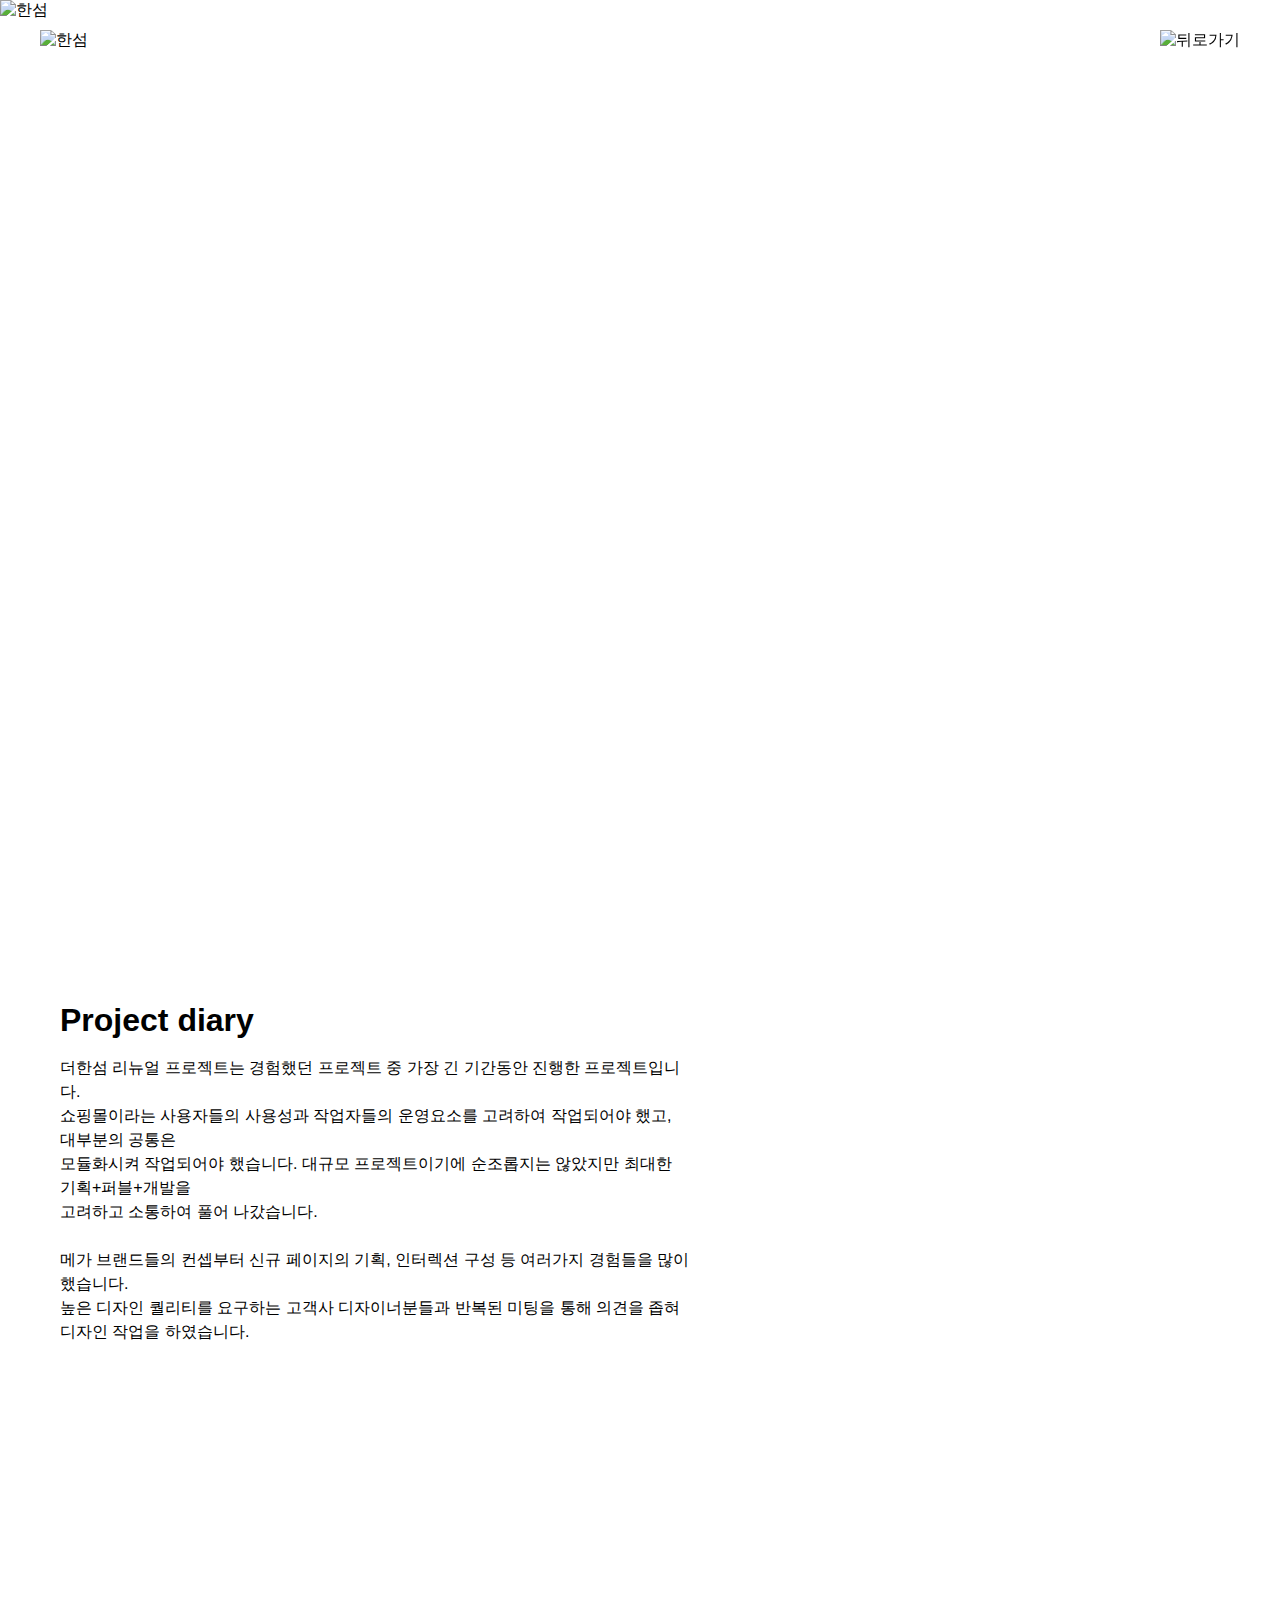
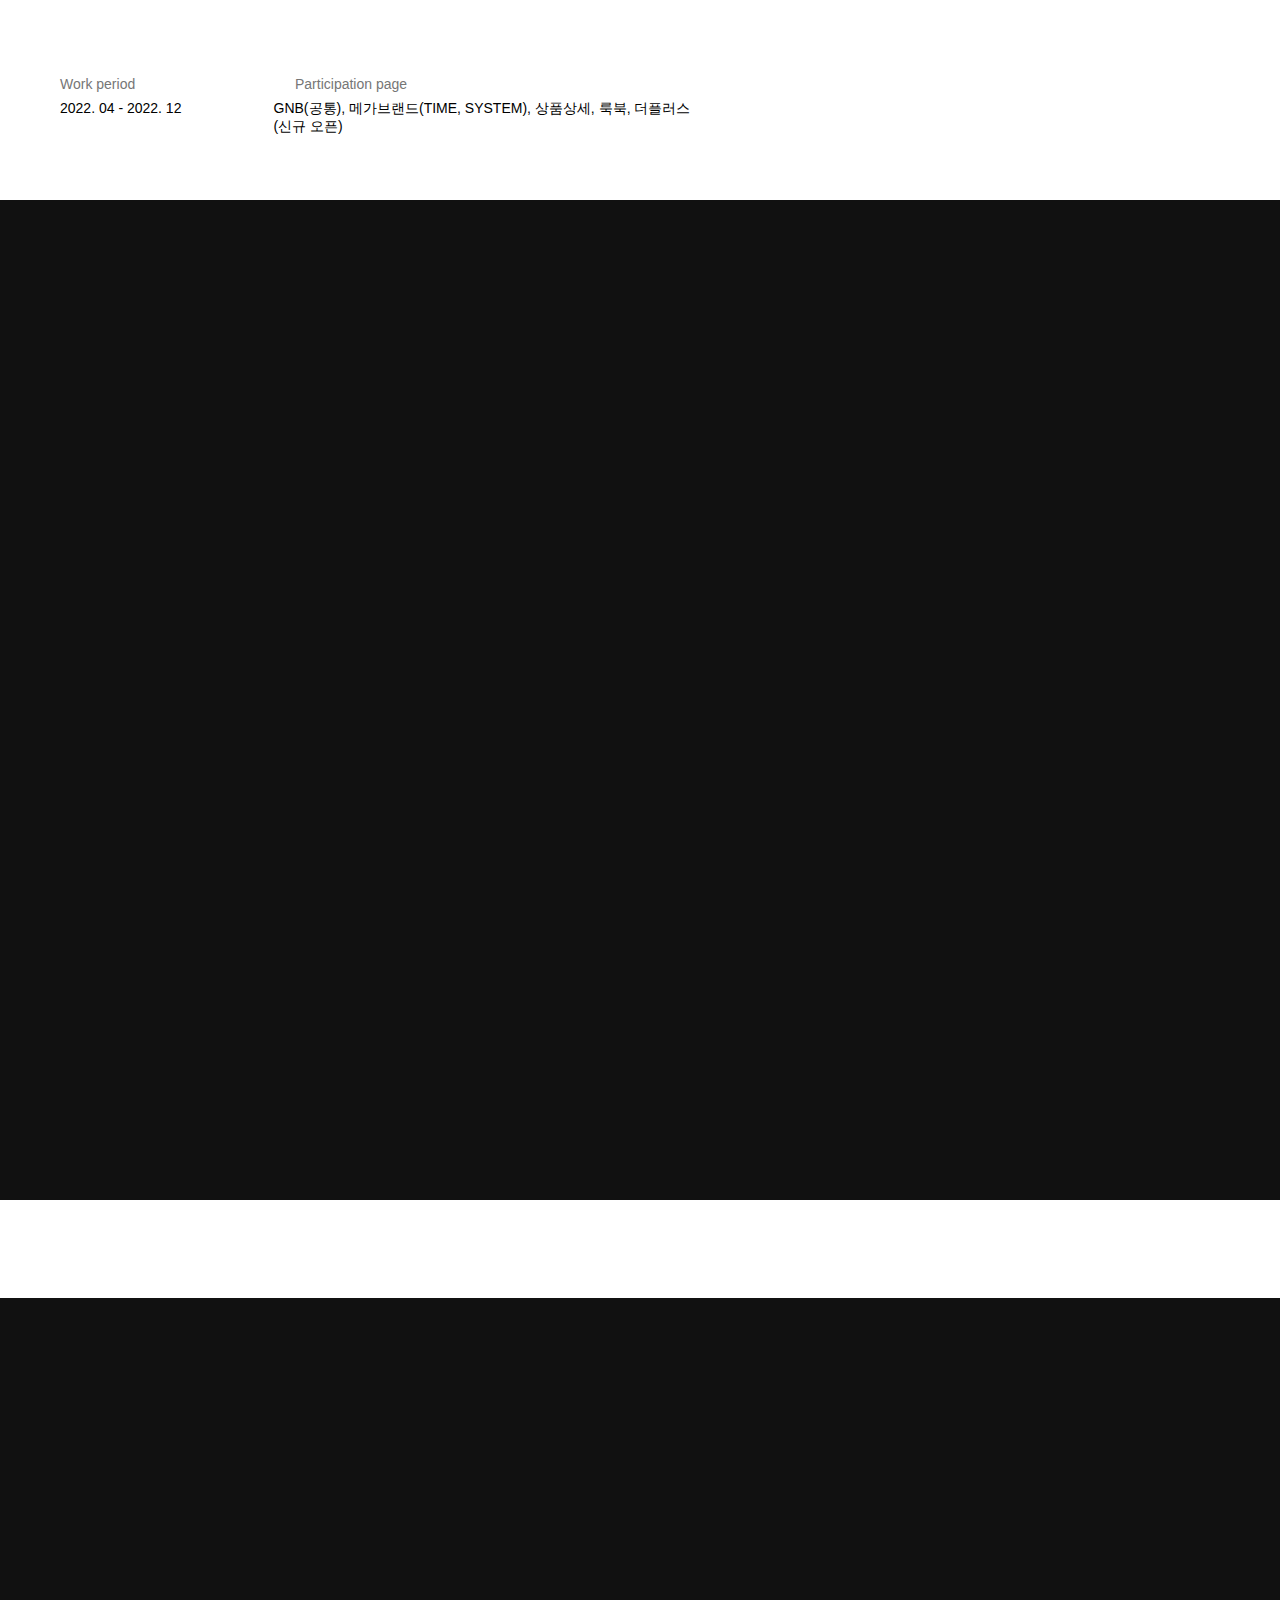
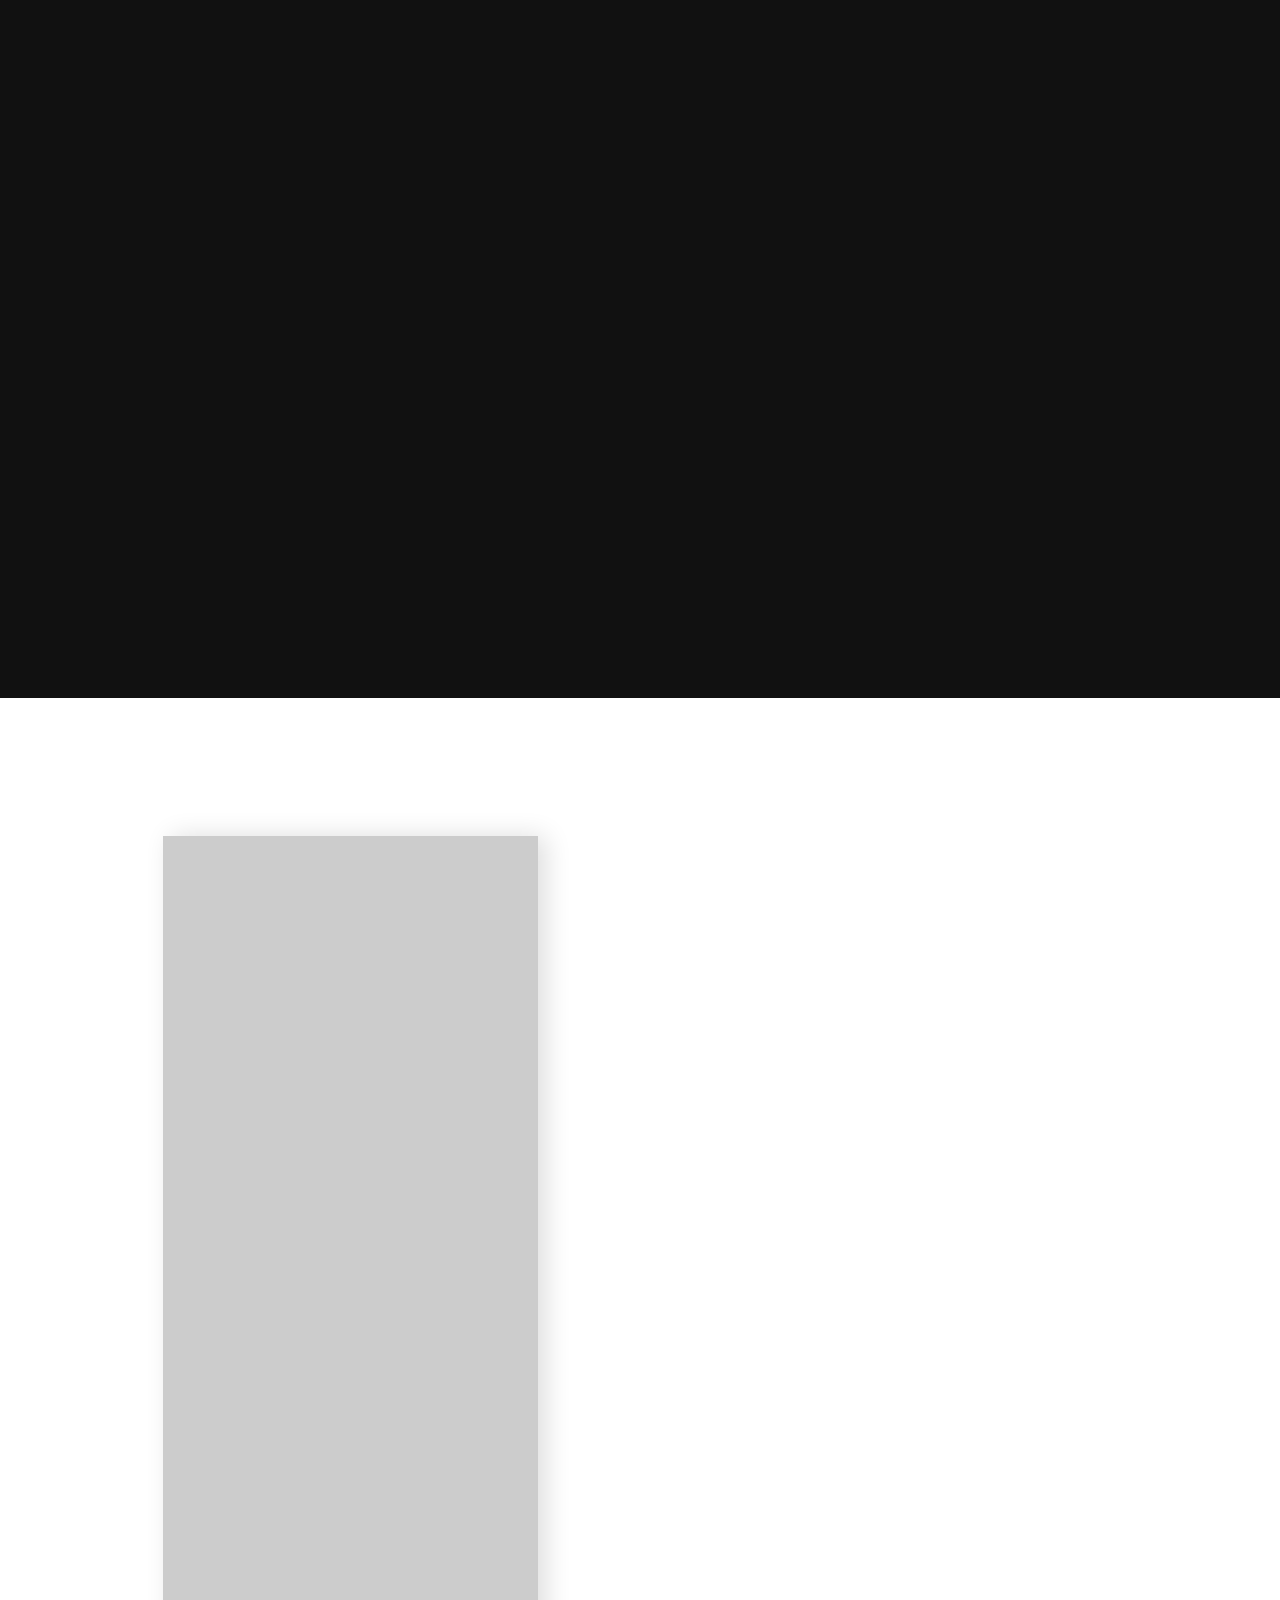
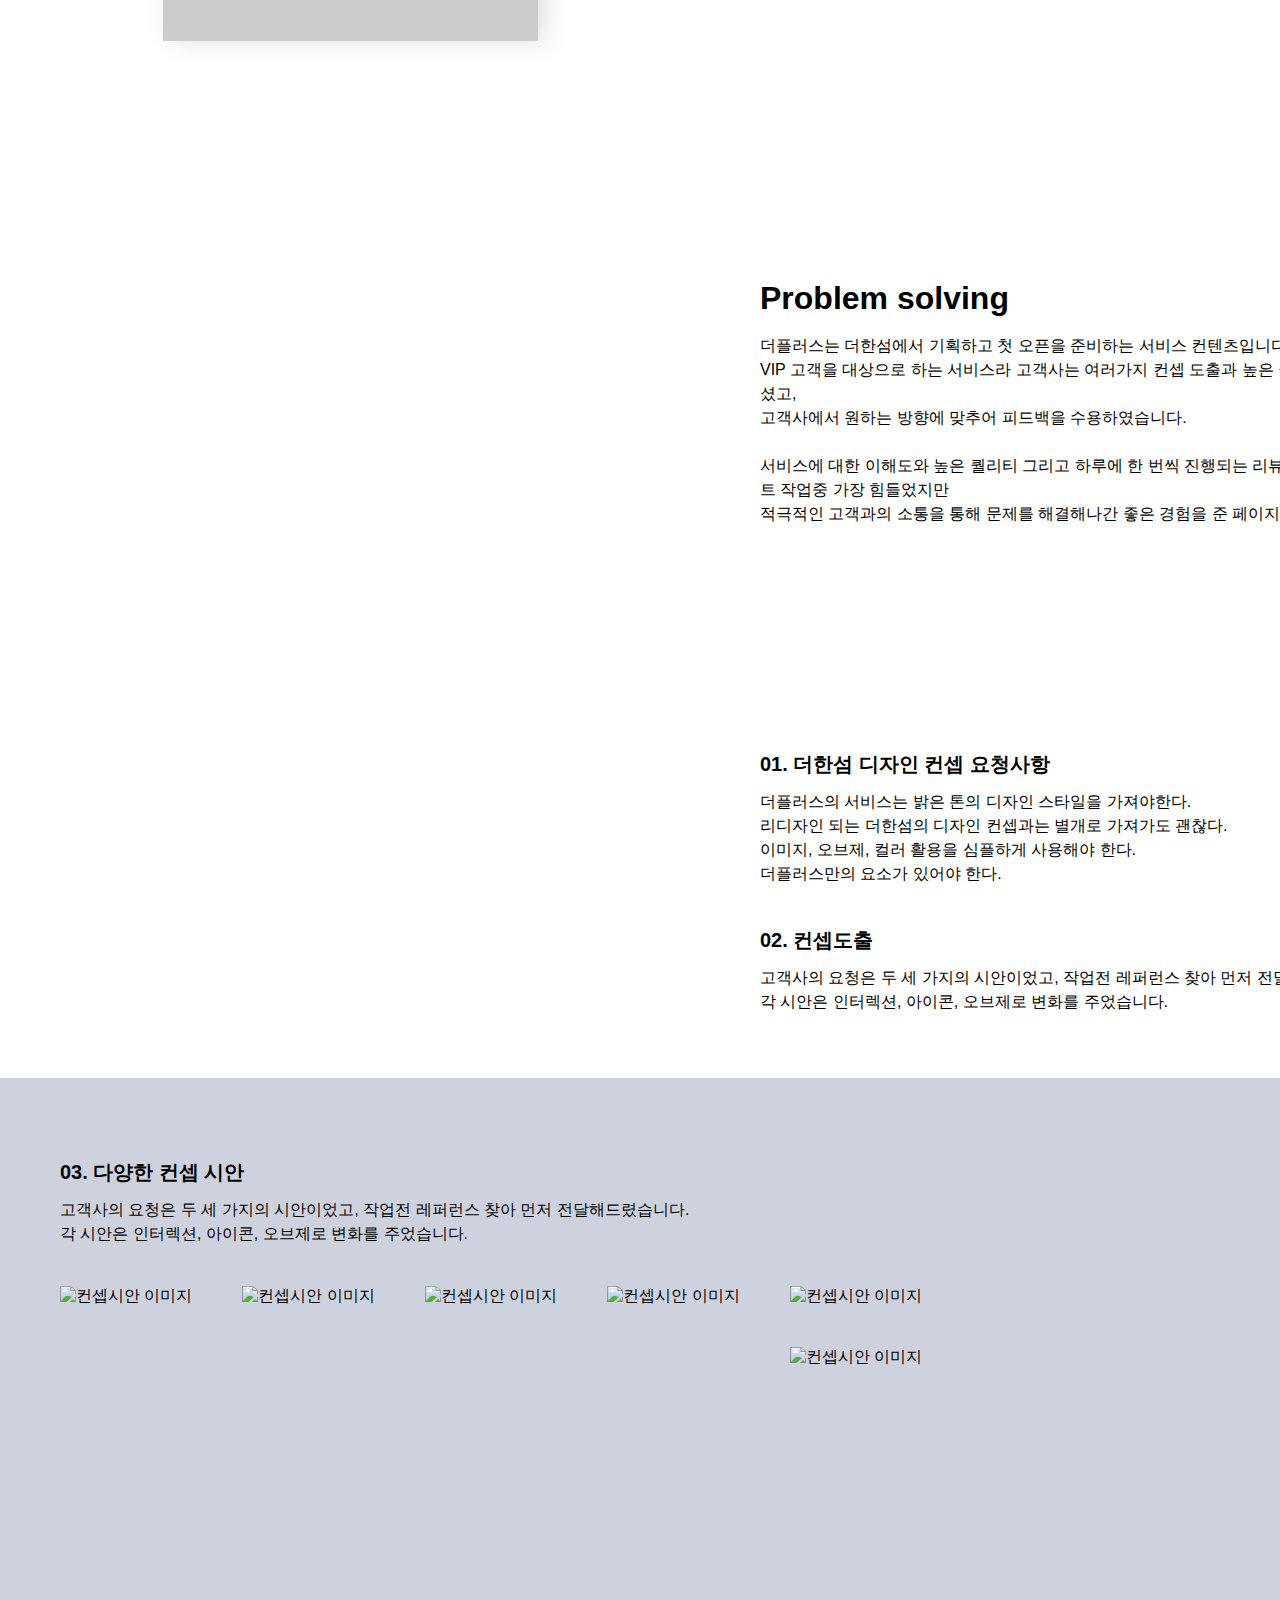
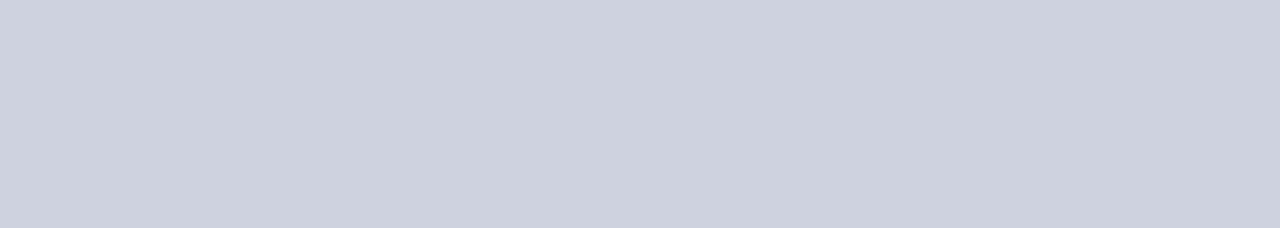
==== sub/project01.html @ a579ecc0 "Add files via upload" ====
<!doctype html>
<html lang="ko">
	<head>
		<meta charset="UTF-8">
		<meta http-equiv="X-UA-Compatible" content="IE=edge">
		<meta name="viewport" content="width=device-width,initial-scale=1.0,minimum-scale=1.0,maximum-scale=1.0,user-scalable=no">
		<meta name="format-detection" content="telephone=no">
		<meta name="Author" content="">
		<meta name="Keywords" content="">
		<meta name="Description" content="">
		<title>디자이너 이영우 포트폴리오</title>
		<meta property="og:image" content="../favicon/og-image.png" />
		<meta property="og:title" content="">
		<meta property="og:description" content="">
		<link rel="apple-touch-icon" sizes="180x180" href="../favicon/apple-touch-icon.png">
		<link rel="icon" type="image/png" sizes="32x32" href="../favicon//favicon-32x32.png">
		<link rel="icon" type="image/png" sizes="16x16" href="../favicon//favicon-16x16.png">
		<link rel="stylesheet" href="../css/common.css?v=1910">
		<link rel="stylesheet" href="../css/layout.css?v=1910">
		<link rel="stylesheet" href="../css/swiper.css?v=1910">
		<script src="../js/jquery-1.12.4.min.js"></script>
		<script src="../js/swiper.js"></script>
		<script src="../js/layout.js"></script>
	</head>
	<body>
		<div id="wrap">
			<section class="intro">
				<div class="logo"><img src="../images/sub/pj1_logo.png" alt="한섬"></div>
				<img src="../images/sub/pj1_intro.jpg" alt="한섬">
			</section>
			<section class="infoContent">
				<div class="info_wrap">
					<div class="left_area">
						<div class="textBox">
							<h2 class="title">Project diary</h2>
							<p class="text"> 
								더한섬 리뉴얼 프로젝트는 경험했던 프로젝트 중 가장 긴 기간동안 진행한 프로젝트입니다. <br>
								쇼핑몰이라는 사용자들의 사용성과 작업자들의 운영요소를 고려하여 작업되어야 했고, 대부분의 공통은 <br>
								모듈화시켜 작업되어야 했습니다. 대규모 프로젝트이기에 순조롭지는 않았지만 최대한 기획+퍼블+개발을<br>
								고려하고 소통하여 풀어 나갔습니다. <br><br>
								메가 브랜드들의 컨셉부터 신규 페이지의 기획, 인터렉션 구성 등 여러가지 경험들을 많이 했습니다. <br>
								높은 디자인 퀄리티를 요구하는 고객사 디자이너분들과 반복된 미팅을 통해 의견을 좁혀 디자인 작업을 하였습니다.
							</p>
						</div>
						<div class="foot_info">
							<dl class="c_01">
								<dt>Work period</dt>
								<dd>Participation page</dd>
							</dl>
							<dl>
								<dt>2022. 04 - 2022. 12</dt>
								<dd>GNB(공통), 메가브랜드(TIME, SYSTEM), 상품상세, 룩북, 더플러스(신규 오픈)</dd>
							</dl>
						</div>
					</div>
					<div class="right_area" style="background-image: url(../images/sub/project_visual01.jpg);"></div>
				</div>
			</section>
			<section class="listConetent">
				<div id="here" class="listWrap pc">
					<ul>
						<li>
							<div class="box"><img src="../images/sub/Pj1_PCImg01.jpg" alt="프로젝트 모바일이미지 1"></div>
							<div class="box"><img src="../images/sub/Pj1_PCImg02.jpg" alt="프로젝트 모바일이미지 2"></div>
							<div class="box"><img src="../images/sub/Pj1_PCImg03.jpg" alt="프로젝트 모바일이미지 3"></div>
						</li>
						<li>
							<div class="box"><img src="../images/sub/Pj1_PCImg04.jpg" alt="프로젝트 모바일이미지 4"></div>
							<div class="box"><img src="../images/sub/Pj1_PCImg05.jpg" alt="프로젝트 모바일이미지 5"></div>
							<div class="box"><img src="../images/sub/Pj1_PCImg06.jpg" alt="프로젝트 모바일이미지 6"></div>
						</li>
						<li>
							<div class="box"><img src="../images/sub/Pj1_PCImg07.jpg" alt="프로젝트 모바일이미지 7"></div>
							<div class="box"><img src="../images/sub/Pj1_PCImg08.jpg" alt="프로젝트 모바일이미지 8"></div>
							<div class="box"><img src="../images/sub/Pj1_PCImg09.jpg" alt="프로젝트 모바일이미지 9"></div>
						</li>
						<li>
							<div class="box"><img src="../images/sub/Pj1_PCImg10.jpg" alt="프로젝트 모바일이미지 10"></div>
							<div class="box"><img src="../images/sub/Pj1_PCImg11.jpg" alt="프로젝트 모바일이미지 11"></div>
							<div class="box"><img src="../images/sub/Pj1_PCImg12.jpg" alt="프로젝트 모바일이미지 12"></div>
						</li>
					</ul>
				</div>
			</section>
			<section class="projectMain">
				<div class="inner">
					<div class="imb_box"><img src="../images/sub/project1_full_img01.png" alt=""></div>
				</div>
			</section>
			<section class="listConetent">
				<div class="listWrap mobile">
					<ul>
						<li>
							<div class="box"><img src="../images/sub/Pj1_Img_m01.jpg" alt="프로젝트 모바일이미지 1"></div>
							<div class="box"><img src="../images/sub/Pj1_Img_m02.jpg" alt="프로젝트 모바일이미지 2"></div>
							<div class="box"><img src="../images/sub/Pj1_Img_m03.jpg" alt="프로젝트 모바일이미지 3"></div>
						</li>
						<li>
							<div class="box"><img src="../images/sub/Pj1_Img_m04.jpg" alt="프로젝트 모바일이미지 3"></div>
							<div class="box"><img src="../images/sub/Pj1_Img_m05.jpg" alt="프로젝트 모바일이미지 1"></div>
							<div class="box"><img src="../images/sub/Pj1_Img_m06.jpg" alt="프로젝트 모바일이미지 2"></div>
						</li>
						<li>
							<div class="box"><img src="../images/sub/Pj1_Img_m07.jpg" alt="프로젝트 모바일이미지 1"></div>
							<div class="box"><img src="../images/sub/Pj1_Img_m08.jpg" alt="프로젝트 모바일이미지 2"></div>
							<div class="box"><img src="../images/sub/Pj1_Img_m09.jpg" alt="프로젝트 모바일이미지 2"></div>
						</li>
						<li>
							<div class="box"><img src="../images/sub/Pj1_Img_m10.jpg" alt="프로젝트 모바일이미지 1"></div>
							<div class="box"><img src="../images/sub/Pj1_Img_m11.jpg" alt="프로젝트 모바일이미지 1"></div>
							<div class="box"><img src="../images/sub/Pj1_Img_m12.jpg" alt="프로젝트 모바일이미지 1"></div>
						</li>
						<li>
							<div class="box"><img src="../images/sub/Pj1_Img_m13.jpg" alt="프로젝트 모바일이미지 1"></div>
							<div class="box"><img src="../images/sub/Pj1_Img_m14.jpg" alt="프로젝트 모바일이미지 1"></div>
							<div class="box"><img src="../images/sub/Pj1_Img_m15.jpg" alt="프로젝트 모바일이미지 1"></div>
						</li>
						<li>
							<div class="box"><img src="../images/sub/Pj1_Img_m16.jpg" alt="프로젝트 모바일이미지 1"></div>
							<div class="box"><img src="../images/sub/Pj1_Img_m17.jpg" alt="프로젝트 모바일이미지 1"></div>
							<div class="box"><img src="../images/sub/Pj1_Img_m18.jpg" alt="프로젝트 모바일이미지 1"></div>
						</li>
					</ul>
				</div>
			</section>
			<section class="infoContent Hauto">
				<div class="info_wrap">
					<div class="left_area">
						<div class="slide_area">
							<div class="swiper-container">
								<div class="swiper-wrapper">
								<style>
								
								</style>
									<div class="swiper-slide" style="background-image: url(../images/sub/pj1_SDimg01.png);"></div>
									<div class="swiper-slide" style="background-image: url(../images/sub/pj1_SDimg02.png);"></div>
									<div class="swiper-slide" style="background-image: url(../images/sub/pj1_SDimg03.png);"></div>
									<div class="swiper-slide" style="background-image: url(../images/sub/pj1_SDimg01.png);"></div>
									</a>
								</div>
							</div><!-- swiper-container -->
						</div>
					</div>
					<div class="right_area" style="background-image: url(../images/sub/project_visual01_2.jpg);">
						
					</div>
				</div>
			</section>
			<section class="infoContent ">
				<div class="info_wrap">
					<div class="left_area" style="background-image: url(../images/sub/project_visual01_3.jpg);"></div>
					<div class="right_area" >
						<div class="textBox">
							<h2 class="title">Problem solving</h2>
							<p class="text">
								더플러스는 더한섬에서 기획하고 첫 오픈을 준비하는 서비스 컨텐츠입니다.<br>
								VIP 고객을 대상으로 하는 서비스라 고객사는 여러가지 컨셉 도출과 높은 퀄리티를 원하셨고,<br>
								고객사에서 원하는 방향에 맞추어 피드백을 수용하였습니다.<br><br>
								서비스에 대한 이해도와 높은 퀄리티 그리고 하루에 한 번씩 진행되는 리뷰가 있어 프로젝트 작업중 가장 힘들었지만<br>
								적극적인 고객과의 소통을 통해 문제를 해결해나간 좋은 경험을 준 페이지입니다.
							</p>
						</div>
						<div class="foot_info">
							<div class="textBox">
								<h3 class="sub_tit">01. 더한섬 디자인 컨셉 요청사항</h3>
								<p class="text">
									더플러스의 서비스는 밝은 톤의 디자인 스타일을 가져야한다.<br>
									리디자인 되는 더한섬의 디자인 컨셉과는 별개로 가져가도 괜찮다.<br>
									이미지, 오브제, 컬러 활용을 심플하게 사용해야 한다.<br>
									더플러스만의 요소가 있어야 한다.
								</p>
								<h3 class="sub_tit">02. 컨셉도출</h3>
								<p class="text">
									고객사의 요청은 두 세 가지의 시안이었고, 작업전 레퍼런스 찾아 먼저 전달해드렸습니다.<br>
									각 시안은 인터렉션, 아이콘, 오브제로 변화를 주었습니다.
								</p>
							</div>
						</div>
					</div>
				</div>
			</section>
			<section class="infoContent typeFull" style="background-color: #CED2DF;">
				<div class="info_wrap">
					<div class="full_area">
						<div class="textBox">
							<h3 class="sub_tit">03. 다양한 컨셉 시안</h3>
							<p class="text">
								고객사의 요청은 두 세 가지의 시안이었고, 작업전 레퍼런스 찾아 먼저 전달해드렸습니다. <br>
								각 시안은 인터렉션, 아이콘, 오브제로 변화를 주었습니다.
							</p>
						</div>
						<ul class="img_list">
							<li><img src="../images/sub/Pj1_list01.jpg" alt="컨셉시안 이미지"></li>
							<li><img src="../images/sub/Pj1_list02.jpg" alt="컨셉시안 이미지"></li>
							<li><img src="../images/sub/Pj1_list03.jpg" alt="컨셉시안 이미지"></li>
							<li><img src="../images/sub/Pj1_list04.jpg" alt="컨셉시안 이미지"></li>
							<li>
								<img src="../images/sub/Pj1_list05.jpg" alt="컨셉시안 이미지">
								<img src="../images/sub/Pj1_list06.jpg" alt="컨셉시안 이미지">
							</li>
						</ul>
					</div>
				</div><!-- info_wrap -->
			</section>
			<div class="btnClose">
				<a href="../" class="btn"><img src="../images/sub/btn_close.png" alt="뒤로가기"></a>
			</div>
		<div><!-- wrap -->
		<script>
			var swiperVisual = new Swiper('.swiper-container', {
		
					spaceBetween: 40,
					slidesPerGroup:1,
					direction: "vertical",
						spaceBetween: 0,
					//touchRatio: 20,
					speed:1800,
					loop: true, 
					autoplay:{
					 delay:3000,
					},
					navigation: {
					nextEl: '.swiper-button-next',
					prevEl: '.swiper-button-prev',
				  },
					keyboard: {
					enabled: true,
				  },
				});
				
				let $window = $(window),
				$scrollcontent = $('.pc');
				$scrollcontent2 = $('.mobile');
				$window.on('scroll', function(event) {
					$scrollcontent.each(function(){
						var scrollTop = $window.scrollTop(),  //지금 스크롤바 상단좌표
							scrollBottom = scrollTop + $window.height(),  //지금 스크롤바 하단좌표
							contentOffset = $(this).offset();   //컨텐츠 오프셋값
						if(scrollBottom > contentOffset.top) {  //컨텐츠 오프셋값보다 스크롤바가 아래에 있으면
							$('.pc').addClass('on');
						}else{
							//이벤트 삭제 코드
						};
					});
				});
				$window.on('scroll', function(event) {
					$scrollcontent2.each(function(){
						var scrollTop = $window.scrollTop(),  //지금 스크롤바 상단좌표
							scrollBottom = scrollTop + $window.height(),  //지금 스크롤바 하단좌표
							contentOffset = $(this).offset();   //컨텐츠 오프셋값
						if(scrollBottom > contentOffset.top) {  //컨텐츠 오프셋값보다 스크롤바가 아래에 있으면
							$('.mobile').addClass('on');
						}else{
							//이벤트 삭제 코드
						};
					});
				});

		  </script>
	</body>
</html>
---- css/common.css ----
*{margin:0; padding:0;}
*, *:before, *:after{-webkit-box-sizing:border-box; -moz-box-sizing:border-box; box-sizing:border-box;}
h1, h2, h3{font-size: 100%;}
div{box-sizing: border-box;}
html{height: 100%;-webkit-text-size-adjust:100%;-webkit-overflow-scrolling:touch;}
body{font-family:'Pretendard', sans-serif; font-size: 14px; color:#000;margin: 0; height: 100%; -webkit-overflow-scrolling: touch;l etter-spacing: 0px;}
dl,ul,ol,menu,li {list-style:none;}
img,hr{border:none;}
img{height: auto;vertical-align: middle}
a{vertical-align:top; color:#000;}
a:link, a:visited, a:hover, a:active, a:focus{color: inherit;text-decoration: none}
table{width:100%;border-collapse:collapse;border-spacing:0; table-layout:fixed;}
th,td,input,select,textarea,button{font-family: 'Pretendard', sans-serif; font-weight:400; font-size:12px; color:#000;}
caption{position: relative; overflow: hidden; width: 0px; height: 0px; font-size: 0; line-height: 0;}
legend{position:absolute; height:0; font-size:0; line-height:0; overflow:hidden; text-indent:-9999px;}
address,cite,em,i{font-style:normal;}
fieldset,iframe{border:0;}
header, nav, section, aside, footer, figure{display: block}
article,aside,bdi,details,dialog,figcaption,figure,footer,header,main,mark,menuit.em,meter,nav,progress,rp,rt,ruby,section,summary,time,wbr,
body,p,div,ul,li,dl,dt,dd,ol,fieldset,textarea,input,select,table,th,td,address,cite,h1,h2,h3,h4,h5,h6,strong,b,label,pre {font-size:inherit; color:inherit; letter-spacing: 0px;}
strong,h1,h2,h3,h4,h5,h6,th,b,dt {font-weight: 600;}
input,select{vertical-align:top; outline:none;}
input[type=text],
input[type=number],
input[type=email],
input[type=tel],
input[type=date],
input[type=password]{display: inline-block;width: 100%;border-width: 0; border-bottom: 1px solid #ecedef; font-weight: 400;background-color: inherit;height: 44px;font-size: 16px; color: #000; box-sizing: border-box; font-family: 'Pretendard', sans-serif; }
input[type=file],input[type=image],input[type=reset],input[type=button],input[type=submit] {cursor:pointer;}
input[type="text"]:disabled , select:disabled{color: #007abf;font-weight: 500;}
.disabled input[type="text"]:disabled{border-bottom: none;color: #495365;opacity: 0.6;}

::placeholder{color: #ccc;}
select{display:inline-block; width:100%; font-size: 14px; padding:0 0 0 10px; box-sizing:border-box; background:#fff; cursor:pointer; font-family: 'Pretendard', sans-serif; border-radius:0;appearance:none;-webkit-appearance:none; -moz-appearance:none; -o-appearance:none;}
select::-ms-expand { display: none; }
textarea	{display:inline-block; width:100%; padding:10px; border:1px solid #ddd; background:#fff; box-sizing:border-box; resize: none; color: #000; font-family:inherit;}
address,cite,em,i{font-style:normal;}
iframe{border:none; width:100%;}
fieldset{border:0;}
label{cursor:pointer;}
figure {margin:0;padding:0;}
button {border:0; outline: 0;background:transparent; cursor:pointer; font-family: inherit; font-size: inherit; color: inherit}
sup,sub	{line-height:1;}

.btn{display: inline-block; background-color: transparent; border: none;text-align: center;margin: 0;vertical-align: middle;text-decoration: none;overflow: visible;zoom: 1;white-space: nowrap;word-wrap: normal;word-break: normal;cursor: pointer;}
.blind{display: block; overflow: hidden; position: absolute !important; top: -1000em !important; left: 0 !important;}
.align_r{text-align: right;}
.align_l{text-align: left !important;}
.align_c{text-align: center !important;}
.wrap{position: relative;}
.clearfix:after{content:''; display:block; clear:both;}
.clearfix{zoom:1}
.fl_l {float:left;}
.fl_r {float:right;}
---- css/layout.css ----
i{display: inline-block;vertical-align: middle;}

#wrap{min-width: 1400px;height: 100%;}
#header{position: fixed;width: 100%;top: 0;left: 0;min-width: 1400px;z-index: 10;}
#header .inner{height: 100px;display: flex;     justify-content: space-between; align-items: center;padding: 0 60px;}
#header .inner .side_info{font-size: 0;}
#header .inner .side_info li{font-size: 14px;display: inline-block;color: #fff;margin-left: 24px;}
#header .inner .side_info li .btn{background-color: #FFB743;color: #000;font-weight: 500;height: 34px;line-height: 34px;padding: 0 16px;-webkit-border-radius: 54px;
-moz-border-radius: 54px;
border-radius: 54px;}

#header .inner .side_info li .icon{display: inline-block;width: 20px;height: 20px;background-position: 50%;background-repeat: no-repeat;margin-top: -1px;margin-right: 8px;}
#header .inner .side_info li .icon.i01{background-image: url(../images/common/gnb_icon_mail.png);}
#header .inner .side_info li .icon.i02{background-image: url(../images/common/gnb_cion_phone.png);}

.main_content{background-color: #000;padding: 0 60px;overflow: hidden; position: relative;padding-top: 160px; padding-bottom: 20px;}
.main_content .fp-tableCell{margin-right: -60px;}
.main_content .fp-tableCell .inner{}
.main_content .title{font-weight: 700;-webkit-transition: 0.3s;-moz-transition: 0.3s;-ms-transition: 0.3s;-o-transition: 0.3s;transition: 0.3s;font-size: 78px; color: #fff;line-height: 1.06;}
.main_content .title i{display: inline-block;font-size: 0;width: 92px;height: 82px;margin-top: -30px;-webkit-background-size: contain;background-size: contain;background-repeat: no-repeat;}
.main_content .title span{display: inline-block;}
.main_content{}
.slideWrap .swiper-slide{padding-bottom: 26.5%;position: relative;}
.slideWrap .swiper-slide .imgBox{height: 100%;width: 100%;position: absolute;top: 0;left: 0;}
.slideWrap .imgBox{position: relative; display: block; background-repeat: no-repeat; -webkit-background-size: contain;background-position: center 0;background-size: cover;-webkit-transition: all 0.4s;-moz-transition: all 0.4s;-ms-transition: all 0.4s;-o-transition: all 0.4s;transition: all 0.4s;}
.slideWrap .imgBox .over_box{opacity: 0;position: absolute;left: 0;top: 0;padding: 0 12px; height: 100%; width: 100%;color: #fff; line-height: 1.2;display: flex;  align-items: center; flex-direction: column; justify-content: center;-webkit-transition: all 0.4s;-moz-transition: all 0.4s;-ms-transition: all 0.4s;-o-transition: all 0.4s;transition: all 0.4s;}
.slideWrap .imgBox .over_box .title_box{display: block;width: 100%;text-align: center;margin:  12px 0 2px;} 
.slideWrap .imgBox .over_box .title_box img{max-width: 100%;}
.slideWrap .imgBox .mask{position: absolute;top: 0;left: 0;width: 100%;height: 100%;opacity: 0;background-color: #000;-webkit-transition: all 0.4s;-moz-transition: all 0.4s;-ms-transition: all 0.4s;-o-transition: all 0.4s;transition: all 0.4s;}
.slideWrap .imgBox:hover,
.slideWrap .imgBox:focus{-webkit-border-radius: 40%;-moz-border-radius: 40%;border-radius: 45%;}
.slideWrap .imgBox:hover .over_box,
.slideWrap .imgBox:focus .over_box{opacity: 1;}
.slideWrap .imgBox:hover .mask,
.slideWrap .imgBox:focus .mask{opacity: 0.3;}
.slideWrap .swiper-container{margin-left: -1px;}

.slideWrap .slide_list{display: none;padding-right: 22px;padding-right: 60px;margin-left: -1px;}
.slideWrap .slide_list:after{content:"";display: block;clear: both;}
.slideWrap .slide_list .imgBox{float: left;width: calc(25% - 30px);margin-right: 40px;padding-bottom: 27.4%;margin-bottom: 44px;}
.slideWrap .slide_list .imgBox:nth-child(4n){margin-right: 0;}


.main_content .swiper-container .swiper-button-next,
.main_content .swiper-container .swiper-button-prev{display: none;width: 64px;height: 64px;-webkit-background-size: 64px;background-size: 64px;}
.main_content .swiper-container:hover .swiper-button-next,
.main_content .swiper-container:hover .swiper-button-prev{display: block;}
.main_content .swiper-container .swiper-button-next{background-image: url(../images/main/sd_next_btn.png);right: 60px;}
.main_content .swiper-container .swiper-button-prev{background-image: url(../images/main/sd_prev_btn.png);}

.slide_area{position: absolute;	top: 50%;left: 50%;width: 375px;height: 805px;transform:translate(-50%,-50%);-webkit-transform:translate(-50%,-50%);-moz-transform:translate(-50%,-50%);-ms-transform:translate(-50%,-50%);-o-transform:translate(-50%,-50%);  -webkit-box-shadow: 8px 0px 25px 0px #ddd; -moz-box-shadow: 8px 0px 25px 0px #ddd; box-shadow: 8px 0px 25px 0px #ddd;}
.slide_area .swiper-container{width: 100%;height: 100%;}
.slide_area .swiper-container .swiper-slide{background-color: #ccc;background-repeat: no-repeat;}


.slideWrap{position: relative;margin-top: 50px;}
.slideWrap .change_btn{position: absolute;top: -82px;right: 60px;display: inline-block;color: #fff;text-align: right;}
.change_btn i{width: 20px;height: 20px;background-image: url(../images/main/icon_list_change.png);background-repeat: no-repeat;background-position: center;margin-top: -2px;}
.change_btn i.i02{background-image: url(../images/main/icon_list_changeOff.png);}
.change_btn .txt2{display: none;}

.intro{overflow: hidden;width: 100%;height: 100%;z-index: 999;}
.intro .logo{position: absolute;top: 30px;left: 40px;z-index: 1;}
.intro img{width: 100%;height: 100%;animation-duration: 1.5s;animation-name: intro2;animation-fill-mode: forwards;    object-fit: cover;}
@-webkit-keyframes intro {
	0% {opacity: 1;}
	100% {opacity: 0;z-index: -1;display: none;}
}
@-webkit-keyframes intro2 {
	0% {	transform: scale(100%, 100%) ;}
	100% {transform: scale(102%, 102%) ;}
}

.textBox .title{font-size: 32px;font-weight: 700;line-height: 40px;margin-bottom: 16px;}
.textBox .title2{font-size: 24px;font-weight: 700;line-height: 32px;margin-bottom: 16px;}
.textBox .sub_tit{font-size: 20px;font-weight: 600;line-height: 28px;margin-bottom: 12px;margin-top: 40px;}
.textBox .text{font-size: 16px;font-weight: 400;line-height: 24px;}
.blackTheme .title{color: #fff;}
.blackTheme .title2{color: #fff;}
.blackTheme .sub_tit{color: #fff;}
.blackTheme .text{color: #fff;}
.btnClose{position: fixed;top: 30px;right: 40px;z-index: 9999999;}

.infoContent{height: 100%;  min-width: 1400px;min-height: 750px;-webkit-background-size: cover;background-size: cover;}
.infoContent.Hauto{height: 1080px}
.infoContent .info_wrap{display: flex;height: 100%;min-height: 750px;}
.infoContent .info_wrap .left_area{overflow: hidden;width: 50%;position: relative;padding: 100px 10px 0 60px;}
.infoContent .info_wrap .foot_info{position: absolute;bottom: 64px;left: 60px;}
.infoContent .info_wrap .foot_info dl{display: flex;justify-content: flex-start;font-size: 14px;color: #000;margin-top: 8px;}
.infoContent .info_wrap .foot_info dl.c_01{color: #767676;}
.infoContent .info_wrap .foot_info dl:after{content:"";display: block;clear: both;}
.infoContent .info_wrap .foot_info dt{width: 175px;font-weight: 400;}
.infoContent .info_wrap .foot_info dd{padding-left: 60px;font-weight: 400;}
.infoContent .info_wrap .right_area {position: relative;padding: 100px 10px 0 60px;width: 50%;background-position: center;-webkit-background-size: cover;background-size: cover;background-repeat: no-repeat;}
.infoContent .info_wrap .full_area{padding: 80px 60px 73px 60px;}
.infoContent .info_wrap .full_area .sub_tit{margin-top: 0;}

.infoContent.typeFull{height: auto;}
.infoContent.typeFull .info_wrap .img_list{ display: flex;     justify-content: flex-start;margin-right: -50px;margin-top: 40px;}
.infoContent.typeFull .info_wrap .img_list li{ padding-right: 50px;}
.infoContent.typeFull .info_wrap .img_list li img{max-width: 100%;display: block;}
.infoContent.typeFull .info_wrap .img_list li img:nth-child(2),
.infoContent.typeFull .info_wrap .img_list li img:nth-child(3){margin-top: 40px;}
.infoContent.typeFull .info_wrap .img_list.type li{width: auto;}
.infoContent.typeFull .info_wrap .img_list .textBox{padding-bottom: 20px;}




.listWrap{overflow: hidden;height: 1080px;background-color: #111;}
.listWrap ul{ display: flex; justify-content: space-between;padding: 0 40px;margin-top: -341px;}
.listWrap ul li{width: 25%;padding: 0 10px;  animation-duration:3s; animation-duration: normal; animation-direction:alternate; animation-fill-mode: forwards;}
.listWrap ul li .box{margin-bottom: 40px;}
.listWrap ul li:last-child{margin-right: 0;}
.listWrap ul li img{max-width: 100%;}
.listWrap.pc.on ul li:nth-child(odd){animation-name: nth1;}
.listWrap.pc.on ul li:nth-child(even){ padding-top: 200px;animation-name: nth4;}

.listWrap.mobile ul{margin-top: -370px;}
.listWrap.mobile ul li{width: 16.66666666666666%;padding: 0 10px;}
.listWrap.mobile.on ul li:nth-child(odd){animation-name: Modd;}
.listWrap.mobile ul li:nth-child(even){padding-top: 100px;animation-name: Meven;}

 @-webkit-keyframes nth1 {
	0% {margin-top: 0;}
	100% {margin-top: 83px;}
}
@-webkit-keyframes nth4 {
	0% {margin-top: 0;}
	100% {margin-top: -117px;}
} 
@-webkit-keyframes Modd {
	0% {margin-top: 0;}
	100% {margin-top: 50px;}
}
@-webkit-keyframes Meven {
	0% {margin-top: 0;}
	100% {margin-top: -50px;}
}



.projectMain{padding: 80px 60px 0;background-image: url(../images/sub/projectMain1_bg.jpg);}
.projectMain .inner{width: 1280px;margin: 0 auto;}
.projectMain .inner.full{width: 100%;}
.projectMain.full{background-image: none;background-color: #fff;padding-bottom: 80px;}
.projectMain.full img{max-width: 100%;}
.flowContent{padding: 100px 60px 80px ;}
.flow_list{margin-top: 40px;display: flex; justify-content: flex-end; flex-wrap: wrap;margin-bottom: -96px;}
.flow_list li{position: relative;width: calc(33.3333% - 64px );margin-right: 96px;padding-bottom: 96px;}
.flow_list li:after{content:"";display: inline-block;position: absolute;top: 63px;right: -56px;width: 12px;height: 14px;background-image: url(../images/sub/icon_right.png);}
.flow_list li:nth-child(3){margin-right: 0}
.flow_list li:nth-child(3):after{display: none;}
.flow_list li:nth-child(5){margin-right: 0}
.flow_list li:nth-child(5):after{display: none;}
.flow_list li:nth-child(2):before,
.flow_list li:nth-child(3):before{content:"";display: inline-block;position: absolute;bottom: 40px;left: 50%;margin-left: -7px;width: 14px;height: 12px;background-image: url(../images/sub/icon_down.png);}
.flow_list li .box{display: flex;flex-direction: column; justify-content: center;height: 136px;text-align: center;background-color: #121213;border: 1px solid #0B3D26;-webkit-border-radius: 8px;-moz-border-radius: 8px;border-radius: 8px;}
.flow_list li .box .tit{font-size: 18px;font-weight: 600;color: #00F481;line-height: 26px;}
.flow_list li .box .txt{font-size: 14px;font-weight: 300;color: #fff;margin-top: 6px;line-height: 22px;}





@media (max-width:  1600px) { 
.listWrap{height: 1000px;}
}

@media (max-height: 850px) { 
.main_content{padding-top: 145px;}
.main_content .title{font-size: 70px;}
.main_content  .title i{width: 70px;height: 62px;margin-top: -20px;}
}

@media (max-height: 750px) { 
.main_content .title{font-size: 60px;}
.main_content  .title i{width: 60px;height: 53px;margin-top: -16px;}
}



@media (min-width: 768px) { 



}
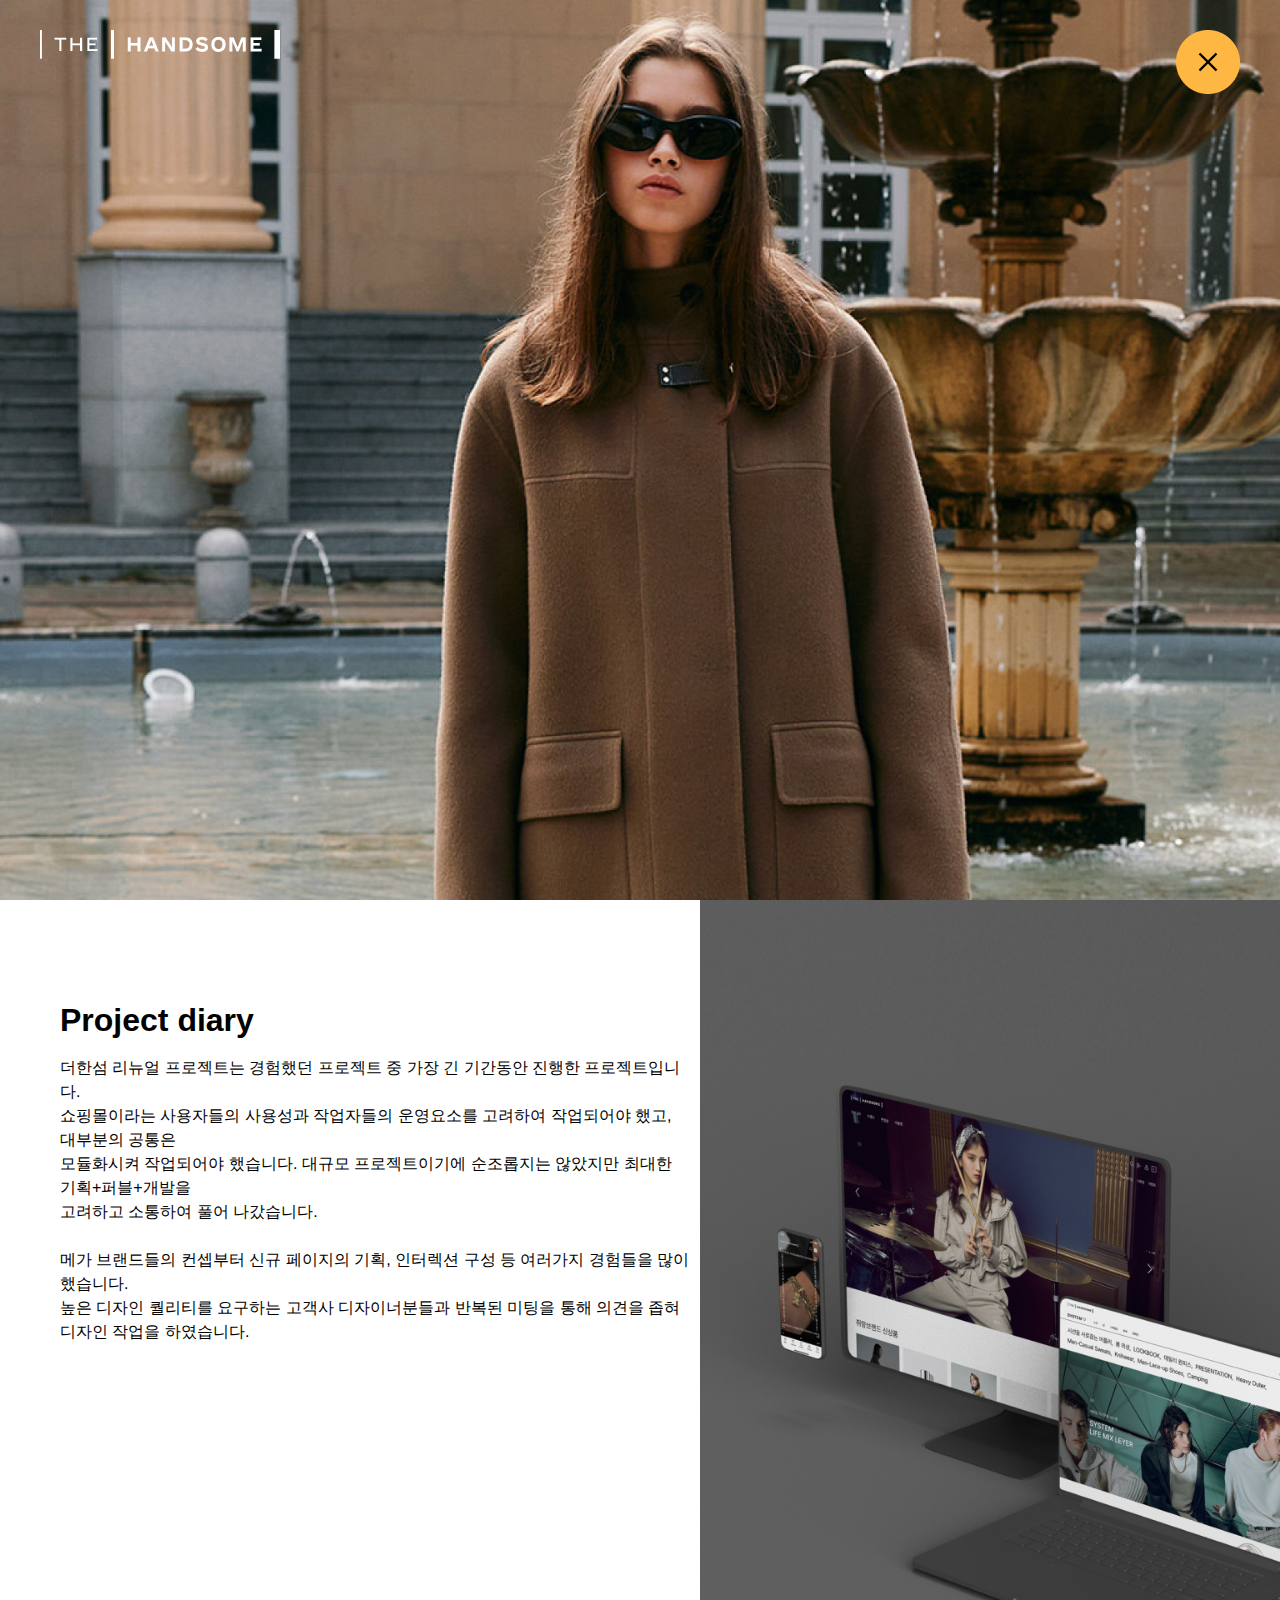
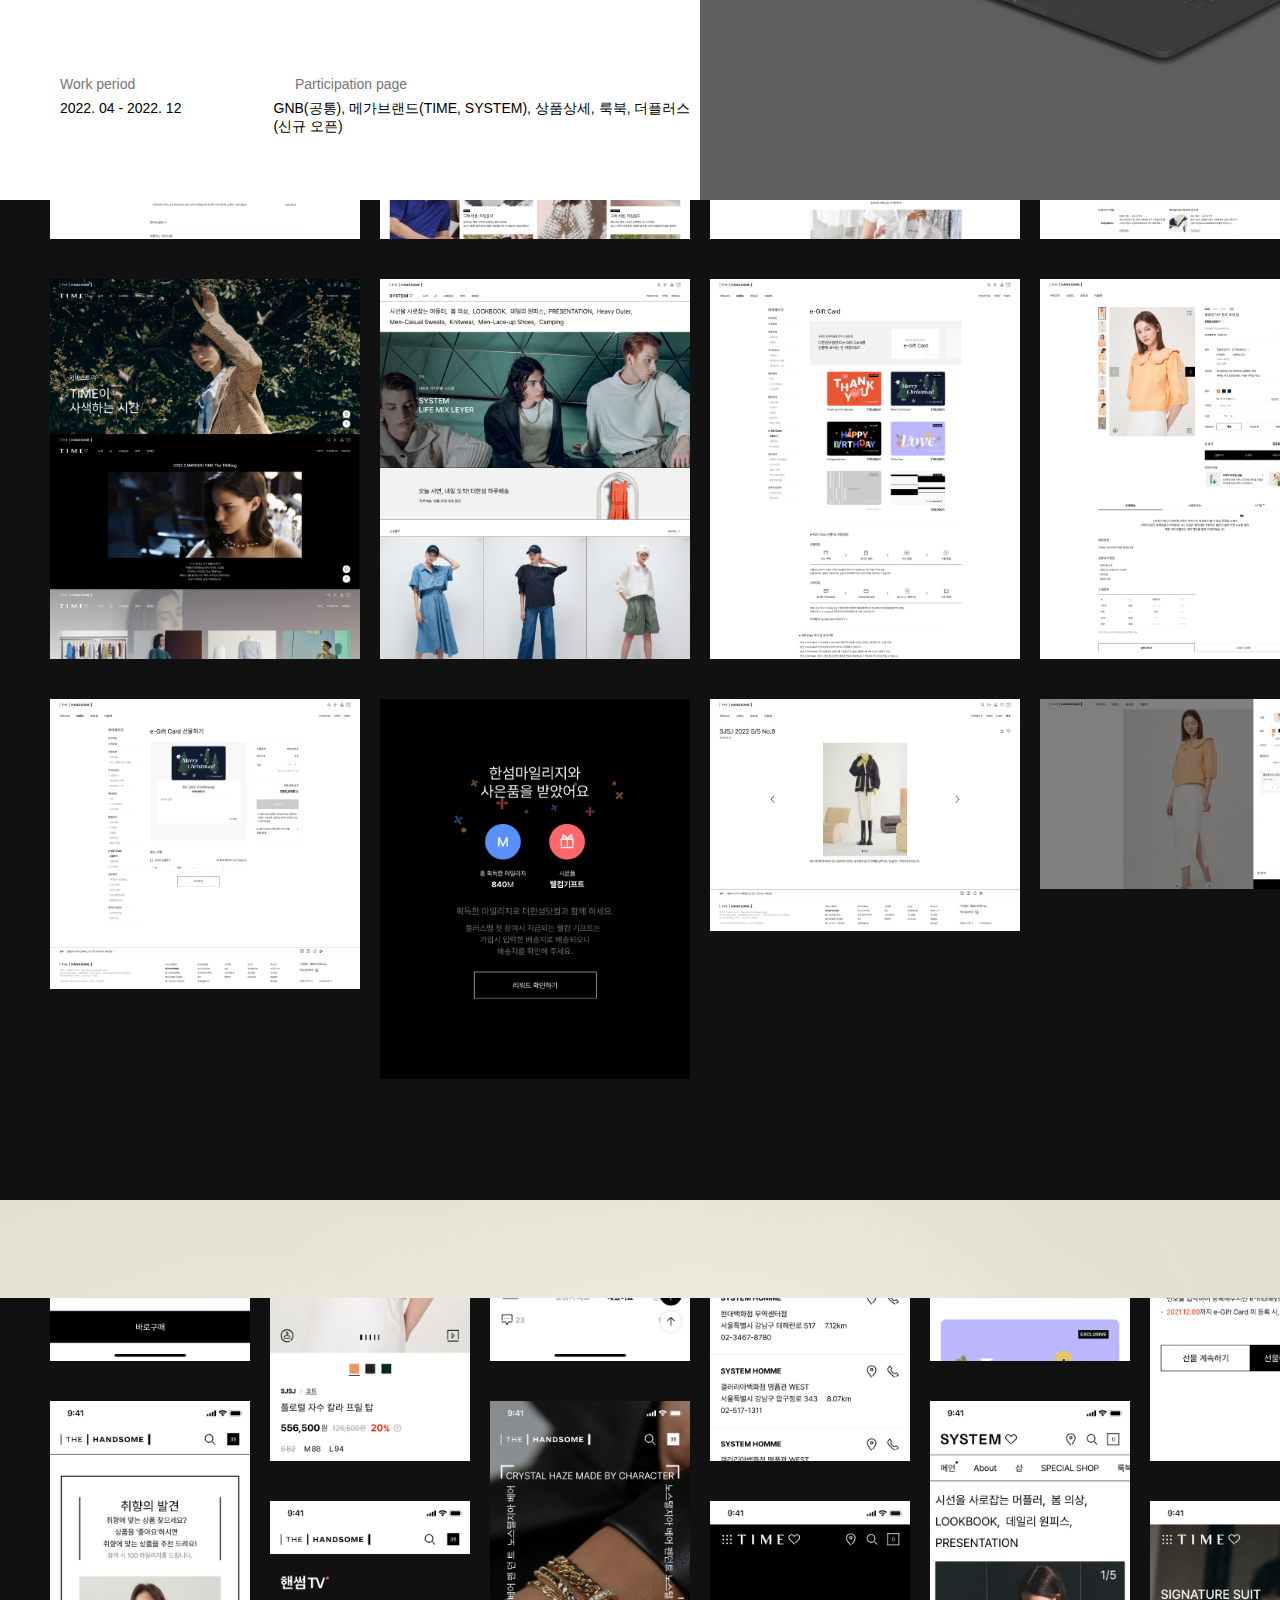
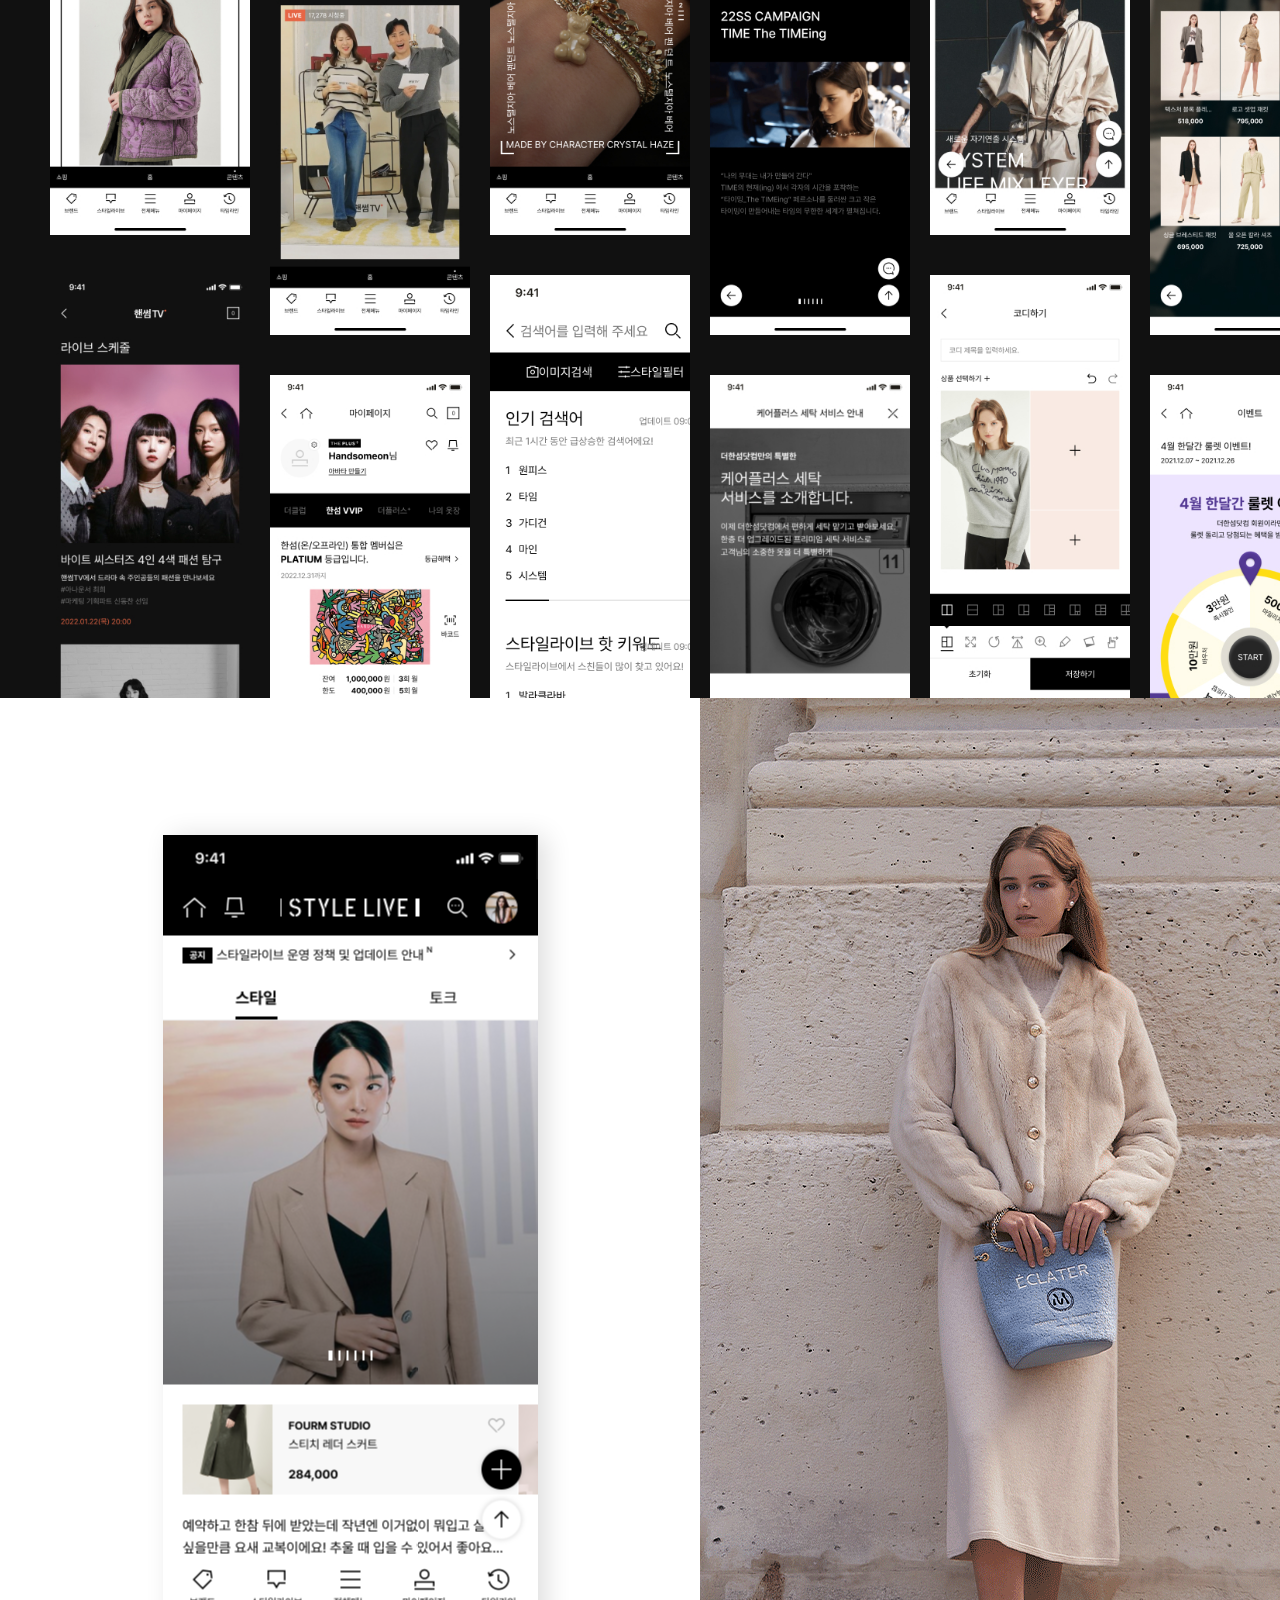
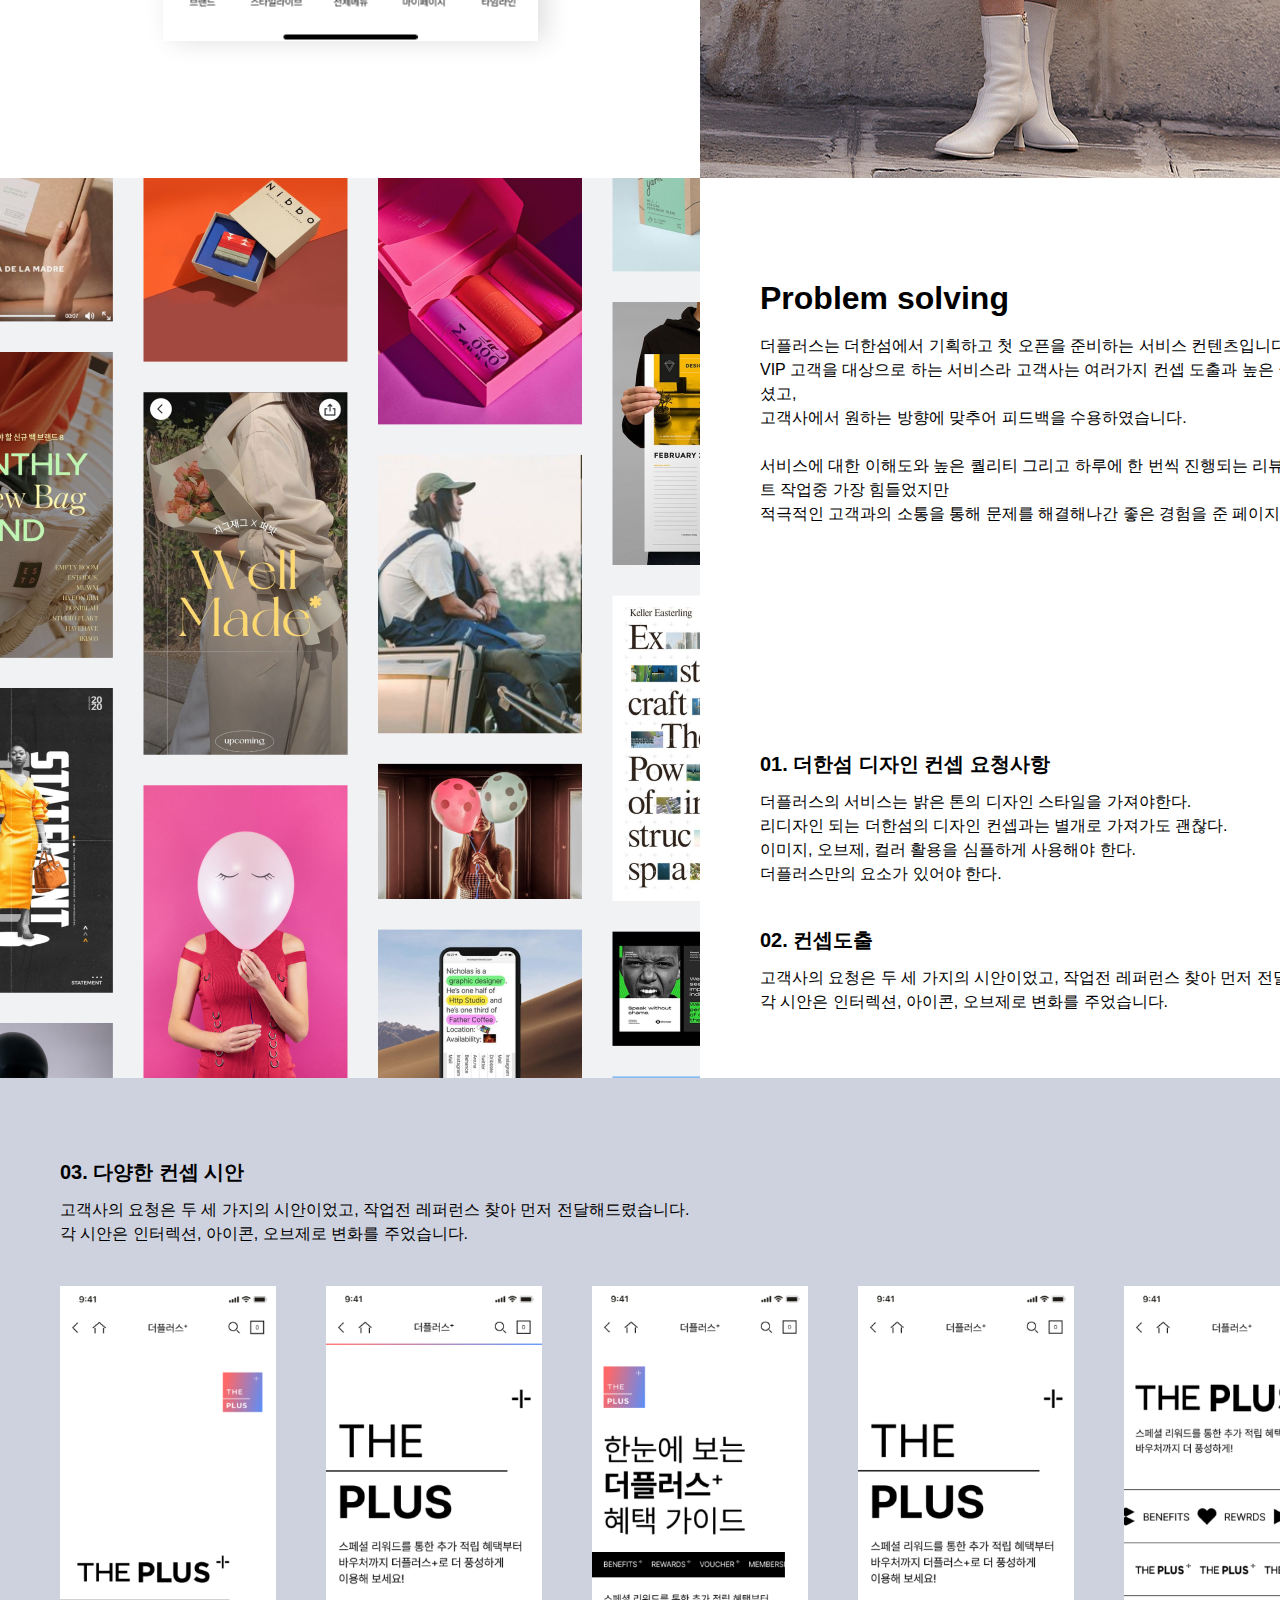
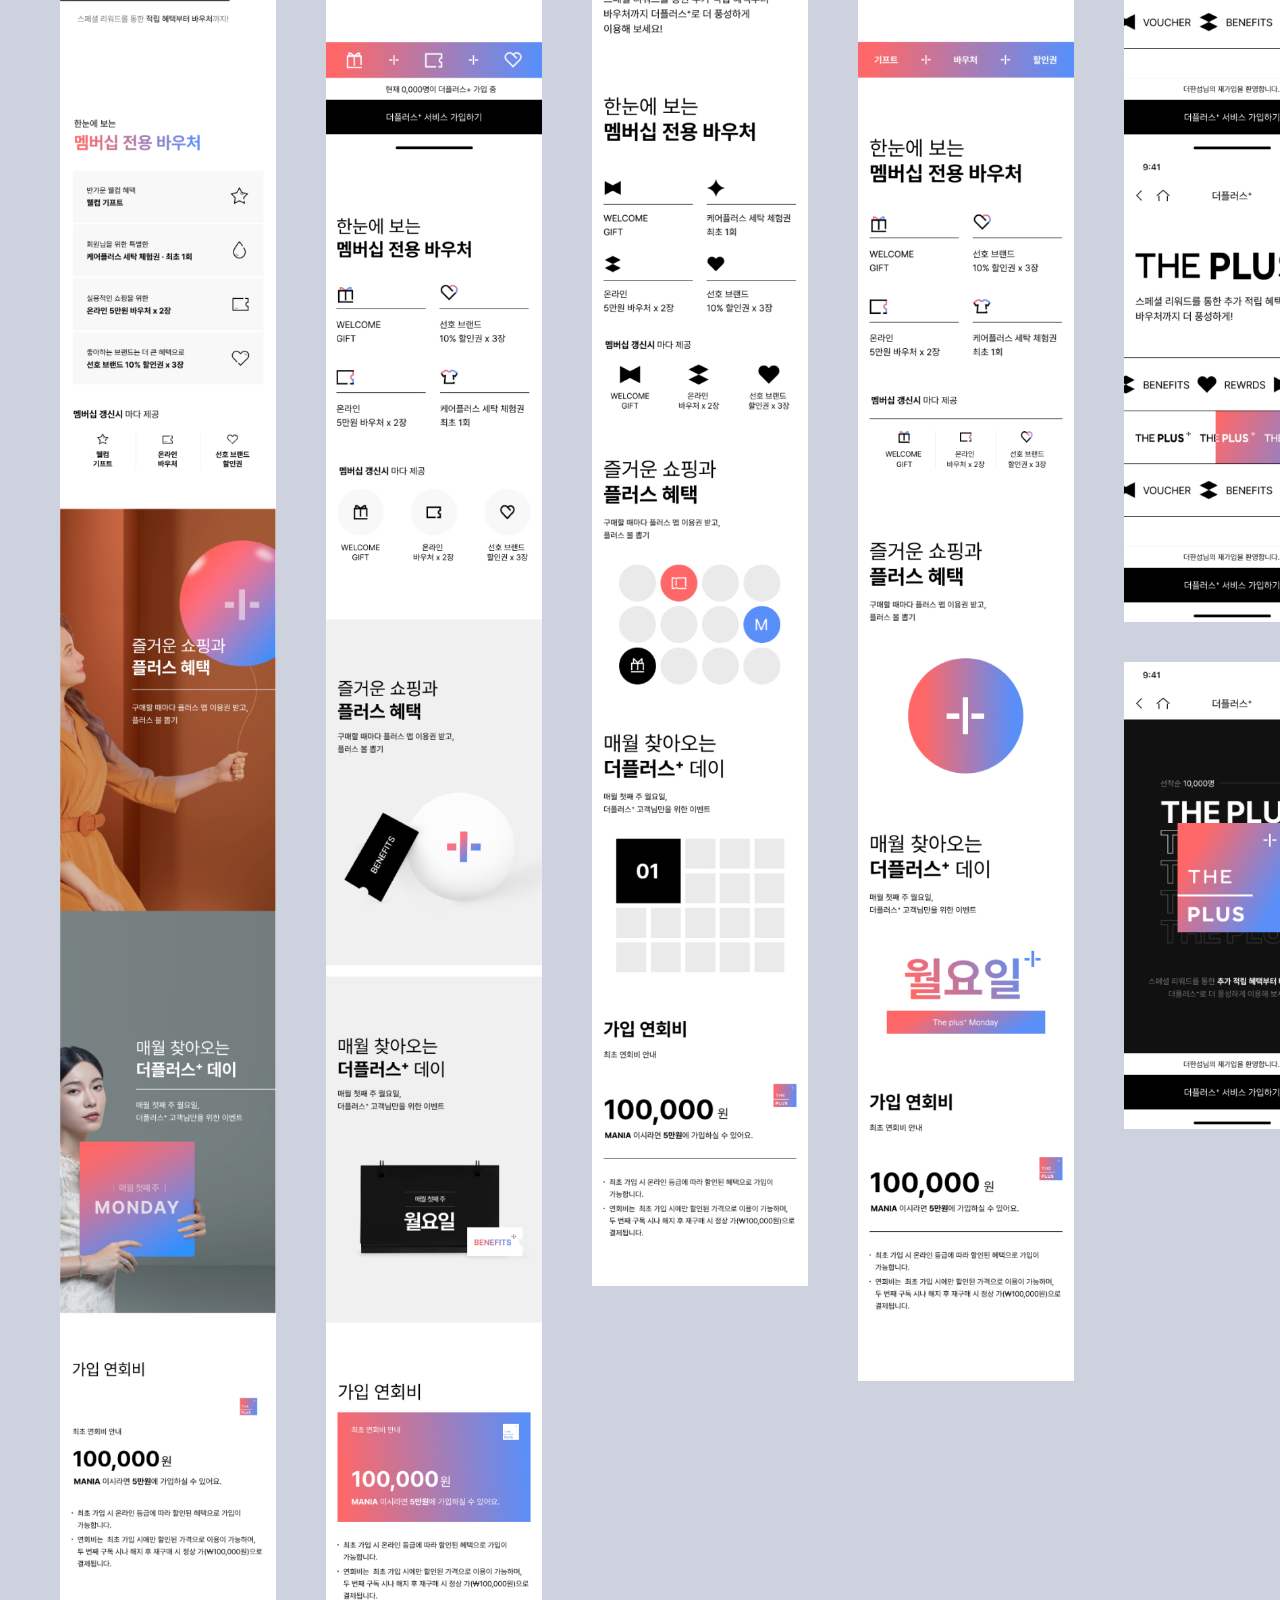
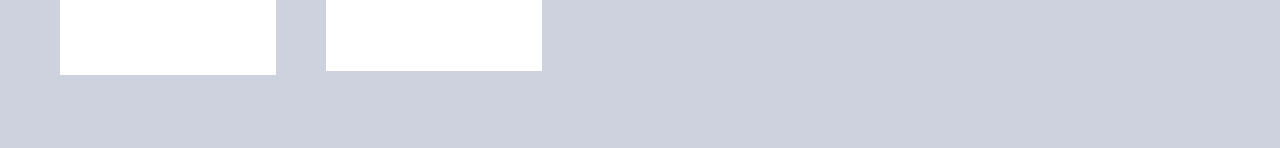
==== commit b2160ae8: "Add files via upload" ====
--- a/sub/project01.html
+++ b/sub/project01.html
@@ -135,7 +135,6 @@
 									<div class="swiper-slide" style="background-image: url(../images/sub/pj1_SDimg01.png);"></div>
 									<div class="swiper-slide" style="background-image: url(../images/sub/pj1_SDimg02.png);"></div>
 									<div class="swiper-slide" style="background-image: url(../images/sub/pj1_SDimg03.png);"></div>
-									<div class="swiper-slide" style="background-image: url(../images/sub/pj1_SDimg01.png);"></div>
 									</a>
 								</div>
 							</div><!-- swiper-container -->
